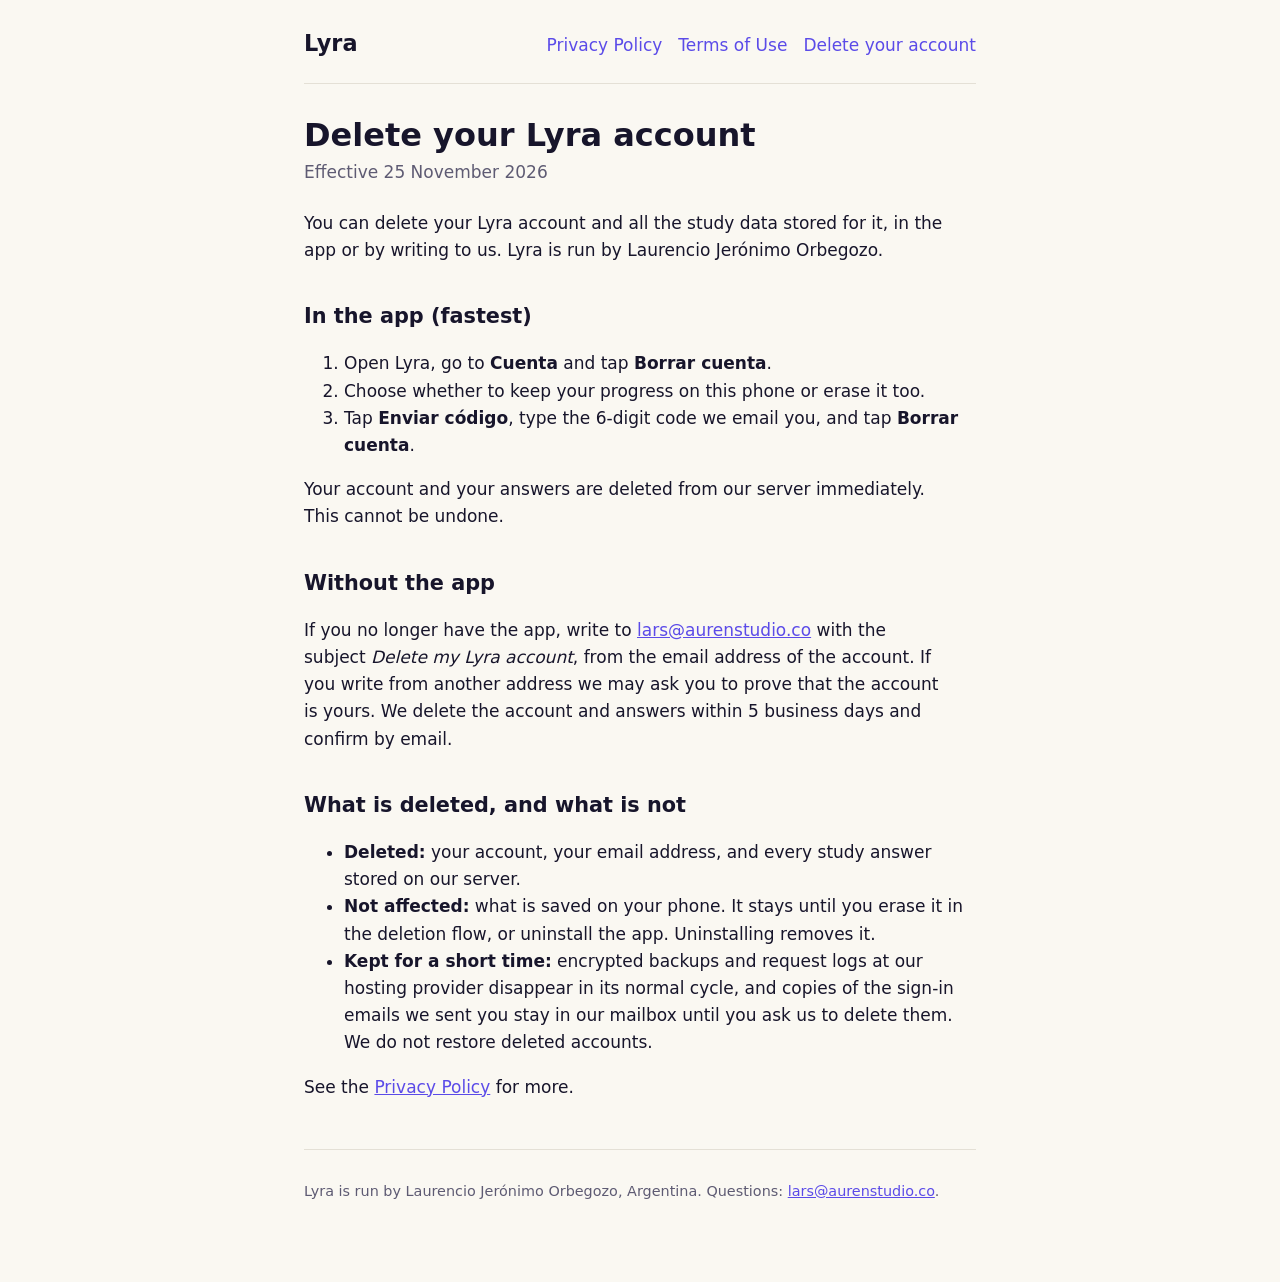
==== delete-account.html @ 10937412 "Publish Lyra's privacy policy, terms and account-deletion page Built from the legal/ folder of the L" ====
<!doctype html>
<html lang="en">
<head>
<meta charset="utf-8">
<meta name="viewport" content="width=device-width, initial-scale=1">
<title>Delete your account · Lyra</title>
<link rel="stylesheet" href="style.css">
</head>
<body>
<div class="page">
<header>
<a class="brand" href="index.html">Lyra</a>
<nav aria-label="Legal pages">
<a href="privacy.html">Privacy Policy</a>
<a href="terms.html">Terms of Use</a>
<a href="delete-account.html">Delete your account</a>
</nav>
</header>
<main>
<h1>Delete your Lyra account</h1>
<p class="meta">Effective 25 November 2026</p>
<p>You can delete your Lyra account and all the study data stored for it, in the app or by writing to us. Lyra is run by Laurencio Jerónimo Orbegozo.</p>

<h2>In the app (fastest)</h2>
<ol>
<li>Open Lyra, go to <strong>Cuenta</strong> and tap <strong>Borrar cuenta</strong>.</li>
<li>Choose whether to keep your progress on this phone or erase it too.</li>
<li>Tap <strong>Enviar código</strong>, type the 6-digit code we email you, and tap <strong>Borrar cuenta</strong>.</li>
</ol>
<p>Your account and your answers are deleted from our server immediately. This cannot be undone.</p>

<h2>Without the app</h2>
<p>If you no longer have the app, write to <a href="mailto:lars@aurenstudio.co?subject=Delete%20my%20Lyra%20account">lars@aurenstudio.co</a> with the subject <em>Delete my Lyra account</em>, from the email address of the account. If you write from another address we may ask you to prove that the account is yours. We delete the account and answers within 5 business days and confirm by email.</p>

<h2>What is deleted, and what is not</h2>
<ul>
<li><strong>Deleted:</strong> your account, your email address, and every study answer stored on our server.</li>
<li><strong>Not affected:</strong> what is saved on your phone. It stays until you erase it in the deletion flow, or uninstall the app. Uninstalling removes it.</li>
<li><strong>Kept for a short time:</strong> encrypted backups and request logs at our hosting provider disappear in its normal cycle, and copies of the sign-in emails we sent you stay in our mailbox until you ask us to delete them. We do not restore deleted accounts.</li>
</ul>
<p>See the <a href="privacy.html">Privacy Policy</a> for more.</p>

</main>
<footer>
<p>Lyra is run by Laurencio Jerónimo Orbegozo, Argentina. Questions: <a href="mailto:lars@aurenstudio.co">lars@aurenstudio.co</a>.</p>
</footer>
</div>
</body>
</html>
---- style.css ----
:root {
  --background: #faf8f2;
  --surface: #ffffff;
  --border: #e4e0d6;
  --text: #17152b;
  --muted: #5e5b73;
  --primary: #5b4be8;
  --primary-soft: #eceafd;
}
@media (prefers-color-scheme: dark) {
  :root {
    --background: #121027;
    --surface: #1c1a36;
    --border: #2e2b4d;
    --text: #f2f0fa;
    --muted: #b4b1c9;
    --primary: #a99dff;
    --primary-soft: #2a2558;
  }
}
* { box-sizing: border-box; }
html { -webkit-text-size-adjust: 100%; }
body {
  margin: 0;
  background: var(--background);
  color: var(--text);
  font: 17px/1.6 system-ui, -apple-system, 'Segoe UI', Roboto, sans-serif;
}
.page { max-width: 44rem; margin: 0 auto; padding: 1.5rem 1rem 4rem; }
header { display: flex; flex-wrap: wrap; gap: 0.5rem 1.5rem; align-items: baseline; justify-content: space-between; padding-bottom: 1rem; border-bottom: 1px solid var(--border); }
header a.brand { font-weight: 800; font-size: 1.4rem; color: var(--text); text-decoration: none; }
nav { display: flex; flex-wrap: wrap; gap: 0.25rem 1rem; }
nav a { color: var(--primary); text-decoration: none; padding: 0.5rem 0; }
nav a:hover, nav a:focus-visible { text-decoration: underline; }
h1 { font-size: 2rem; line-height: 1.2; margin: 2rem 0 0.25rem; }
h2 { font-size: 1.3rem; margin: 2.25rem 0 0.5rem; }
p, li { max-width: 40rem; }
a { color: var(--primary); }
.meta { color: var(--muted); margin: 0 0 1.5rem; }
.summary { background: var(--primary-soft); border-radius: 1rem; padding: 1rem 1.25rem; margin: 1.5rem 0; }
.summary p { margin: 0.25rem 0; }
.table-wrap { overflow-x: auto; }
table { border-collapse: collapse; width: 100%; background: var(--surface); border: 1px solid var(--border); border-radius: 0.5rem; }
th, td { text-align: left; vertical-align: top; padding: 0.6rem 0.75rem; border-bottom: 1px solid var(--border); }
th { color: var(--muted); font-weight: 600; font-size: 0.9rem; }
@media (max-width: 36rem) {
  table, tbody, tr, td { display: block; }
  thead { position: absolute; left: -9999px; }
  tr { border-bottom: 1px solid var(--border); padding: 0.5rem 0; }
  td { border: 0; padding: 0.35rem 0.75rem; }
  td::before { content: attr(data-label); display: block; color: var(--muted); font-size: 0.85rem; font-weight: 600; }
}
footer { margin-top: 3rem; padding-top: 1rem; border-top: 1px solid var(--border); color: var(--muted); font-size: 0.9rem; }
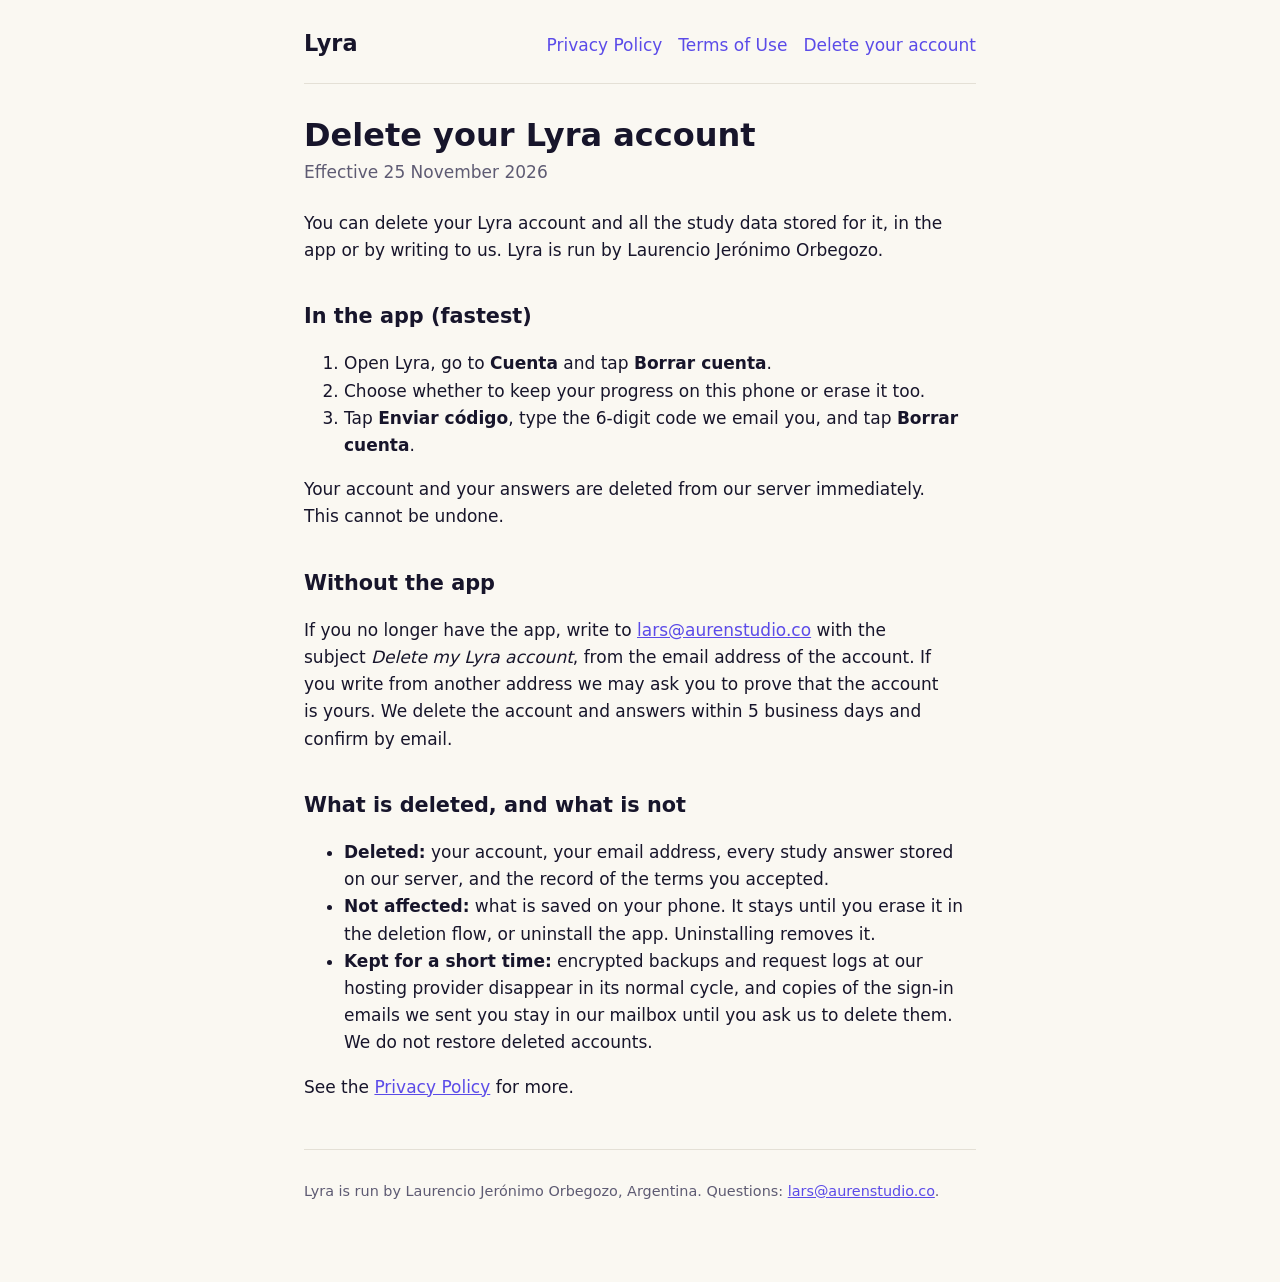
==== commit 8c65d50f: "Mention the stored record of accepted terms Co-Authored-By: Claude Sonnet 5.5 <noreply@anthropic.com" ====
--- a/delete-account.html
+++ b/delete-account.html
@@ -34,7 +34,7 @@
 
 <h2>What is deleted, and what is not</h2>
 <ul>
-<li><strong>Deleted:</strong> your account, your email address, and every study answer stored on our server.</li>
+<li><strong>Deleted:</strong> your account, your email address, every study answer stored on our server, and the record of the terms you accepted.</li>
 <li><strong>Not affected:</strong> what is saved on your phone. It stays until you erase it in the deletion flow, or uninstall the app. Uninstalling removes it.</li>
 <li><strong>Kept for a short time:</strong> encrypted backups and request logs at our hosting provider disappear in its normal cycle, and copies of the sign-in emails we sent you stay in our mailbox until you ask us to delete them. We do not restore deleted accounts.</li>
 </ul>
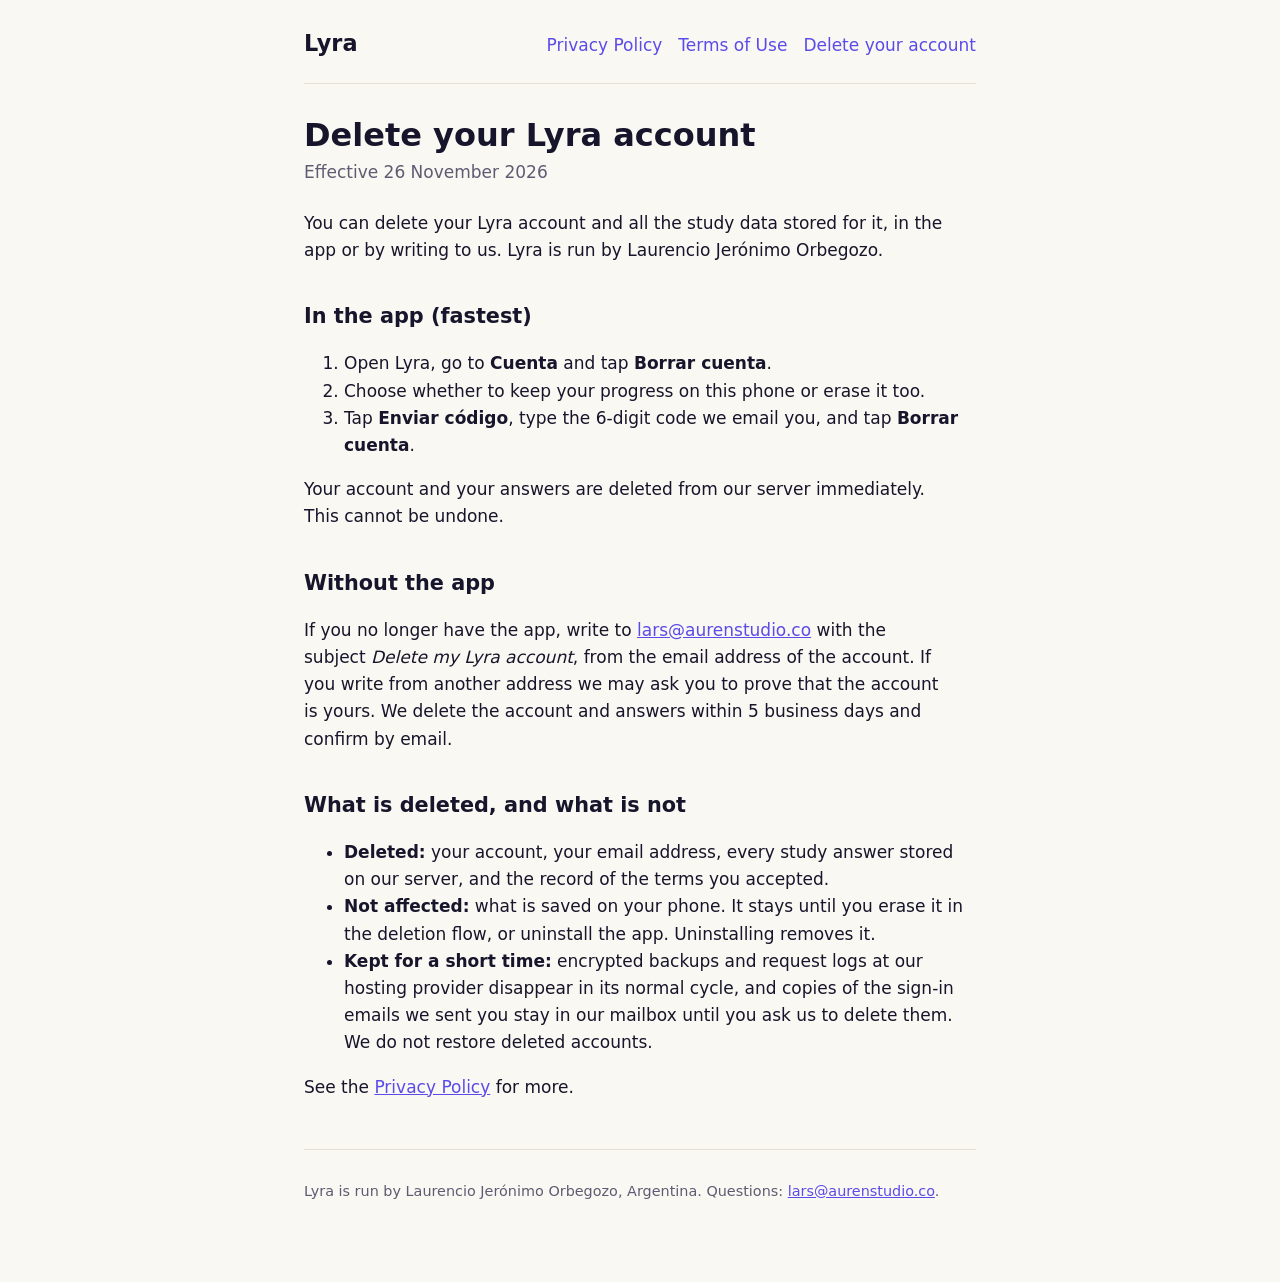
==== commit bb4c6704: "Say how study answers are counted in aggregate Co-Authored-By: Claude Sonnet 5.5 <noreply@anthropic." ====
--- a/delete-account.html
+++ b/delete-account.html
@@ -18,7 +18,7 @@
 </header>
 <main>
 <h1>Delete your Lyra account</h1>
-<p class="meta">Effective 25 November 2026</p>
+<p class="meta">Effective 26 November 2026</p>
 <p>You can delete your Lyra account and all the study data stored for it, in the app or by writing to us. Lyra is run by Laurencio Jerónimo Orbegozo.</p>
 
 <h2>In the app (fastest)</h2>
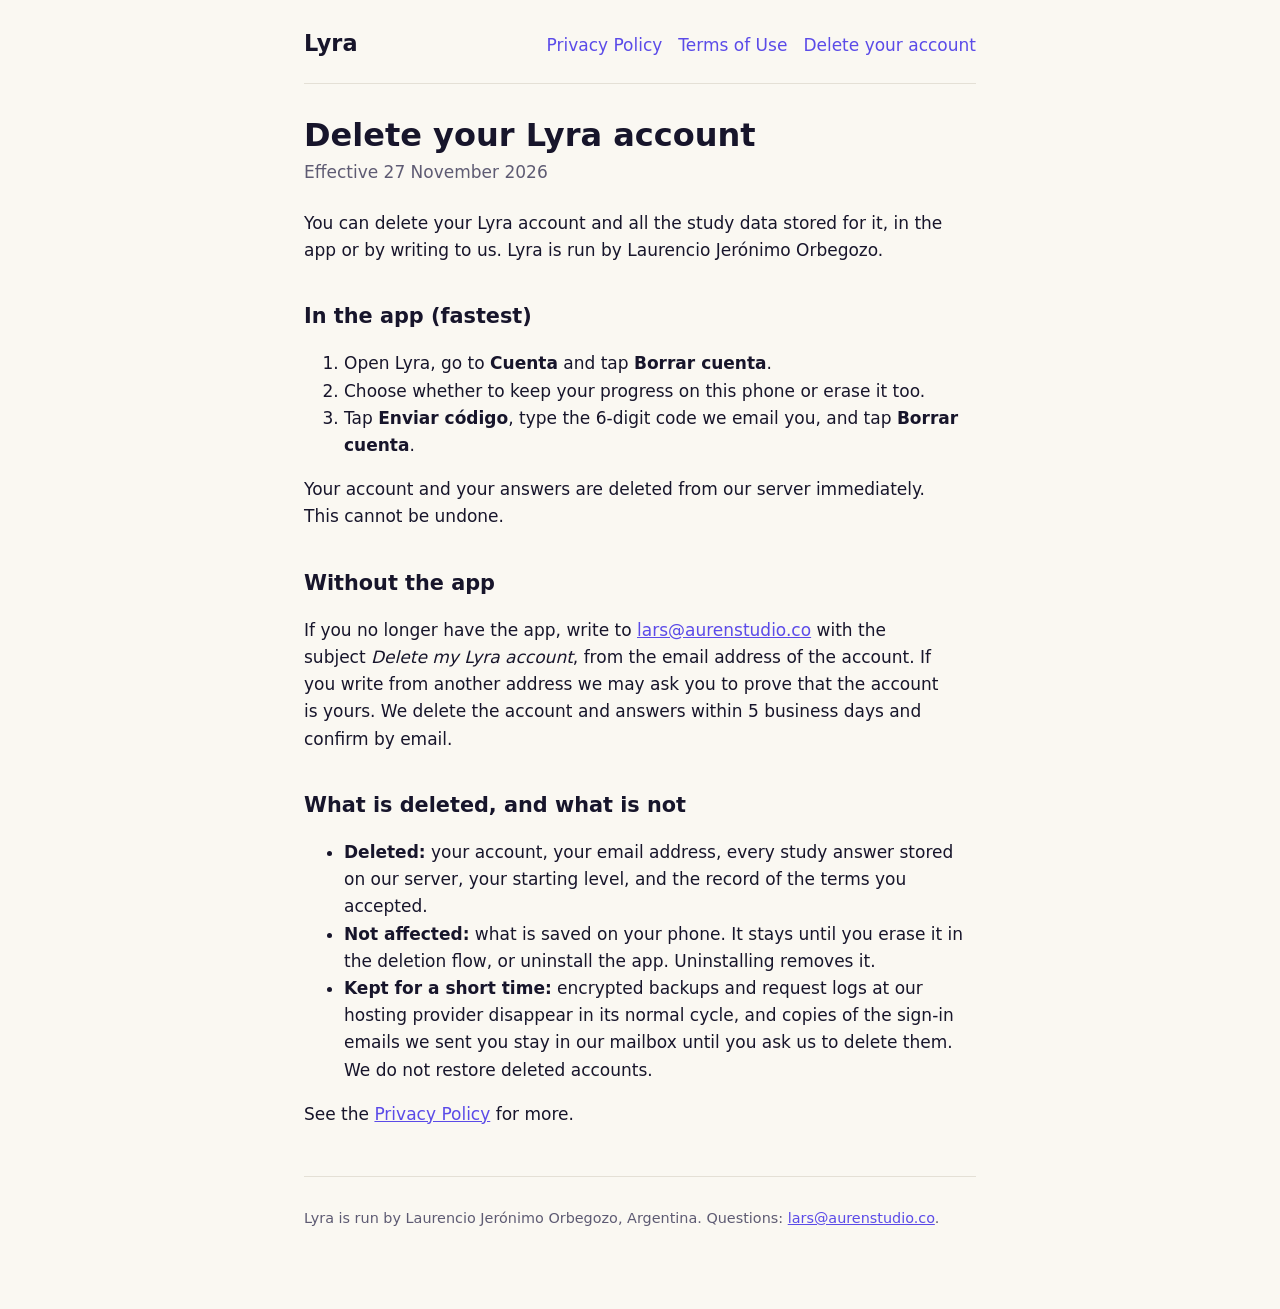
==== commit e4f5e2d1: "Add the starting level and the placement test, effective 27 November Co-Authored-By: Claude Sonnet 5" ====
--- a/delete-account.html
+++ b/delete-account.html
@@ -18,7 +18,7 @@
 </header>
 <main>
 <h1>Delete your Lyra account</h1>
-<p class="meta">Effective 26 November 2026</p>
+<p class="meta">Effective 27 November 2026</p>
 <p>You can delete your Lyra account and all the study data stored for it, in the app or by writing to us. Lyra is run by Laurencio Jerónimo Orbegozo.</p>
 
 <h2>In the app (fastest)</h2>
@@ -34,7 +34,7 @@
 
 <h2>What is deleted, and what is not</h2>
 <ul>
-<li><strong>Deleted:</strong> your account, your email address, every study answer stored on our server, and the record of the terms you accepted.</li>
+<li><strong>Deleted:</strong> your account, your email address, every study answer stored on our server, your starting level, and the record of the terms you accepted.</li>
 <li><strong>Not affected:</strong> what is saved on your phone. It stays until you erase it in the deletion flow, or uninstall the app. Uninstalling removes it.</li>
 <li><strong>Kept for a short time:</strong> encrypted backups and request logs at our hosting provider disappear in its normal cycle, and copies of the sign-in emails we sent you stay in our mailbox until you ask us to delete them. We do not restore deleted accounts.</li>
 </ul>
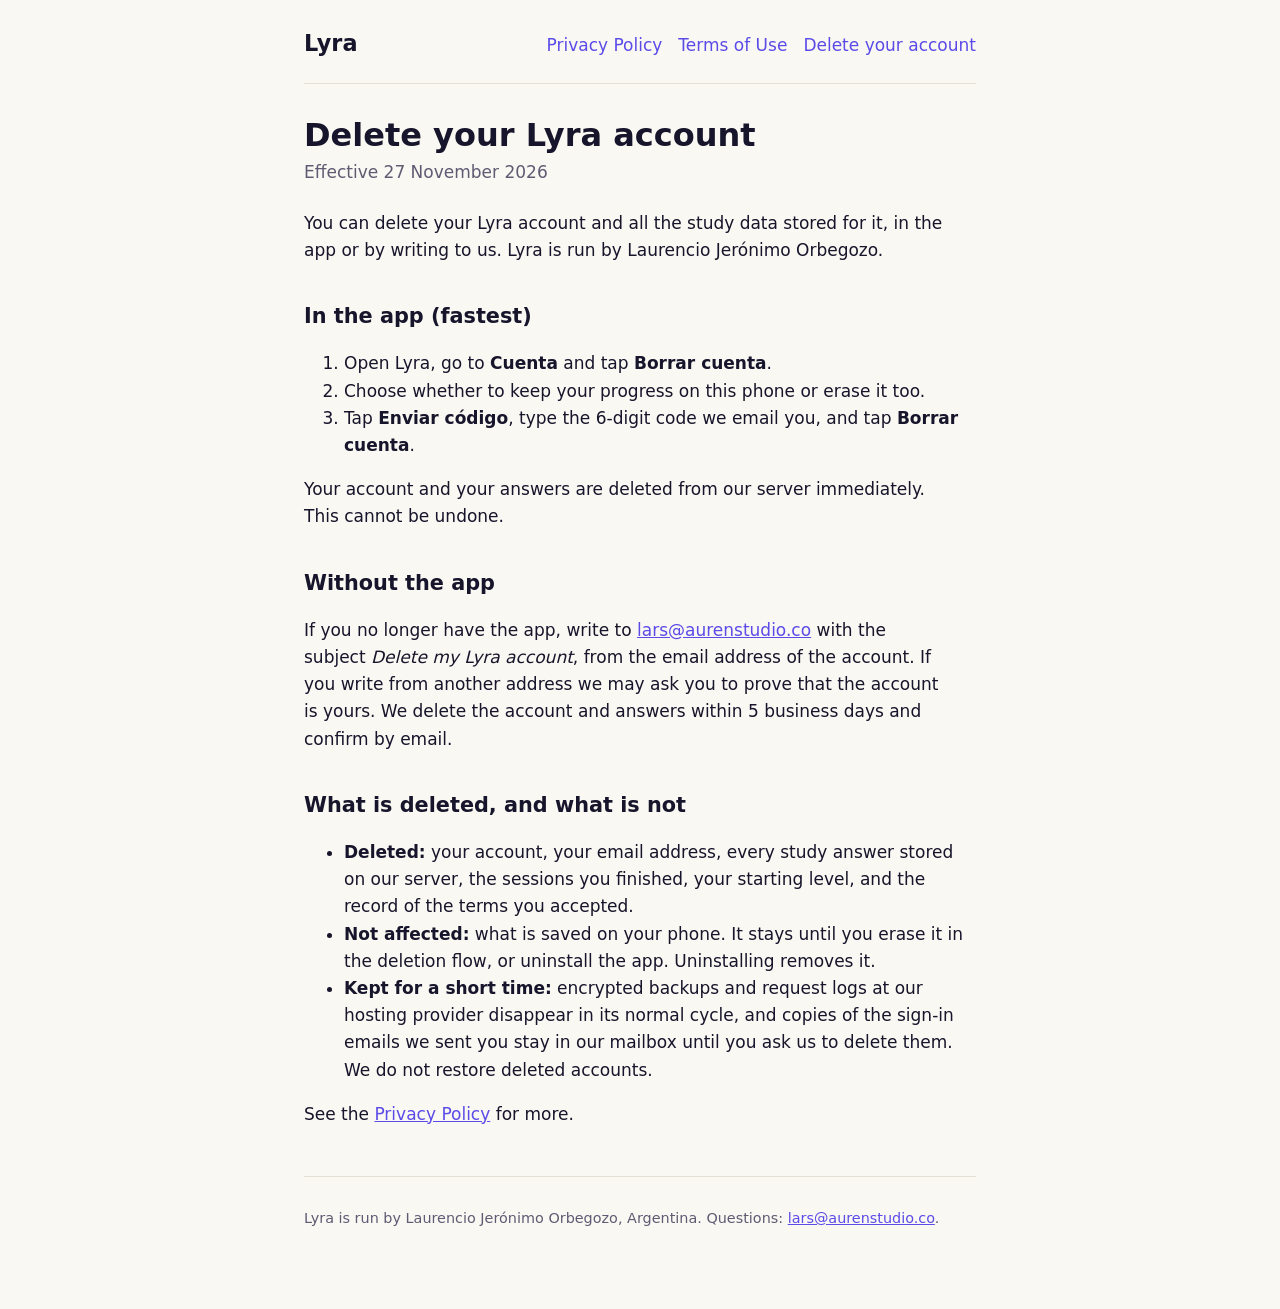
==== commit 4a9dad84: "Name the finished study sessions in the privacy policy Co-Authored-By: Claude Sonnet 5.5 <noreply@an" ====
--- a/delete-account.html
+++ b/delete-account.html
@@ -34,7 +34,7 @@
 
 <h2>What is deleted, and what is not</h2>
 <ul>
-<li><strong>Deleted:</strong> your account, your email address, every study answer stored on our server, your starting level, and the record of the terms you accepted.</li>
+<li><strong>Deleted:</strong> your account, your email address, every study answer stored on our server, the sessions you finished, your starting level, and the record of the terms you accepted.</li>
 <li><strong>Not affected:</strong> what is saved on your phone. It stays until you erase it in the deletion flow, or uninstall the app. Uninstalling removes it.</li>
 <li><strong>Kept for a short time:</strong> encrypted backups and request logs at our hosting provider disappear in its normal cycle, and copies of the sign-in emails we sent you stay in our mailbox until you ask us to delete them. We do not restore deleted accounts.</li>
 </ul>
